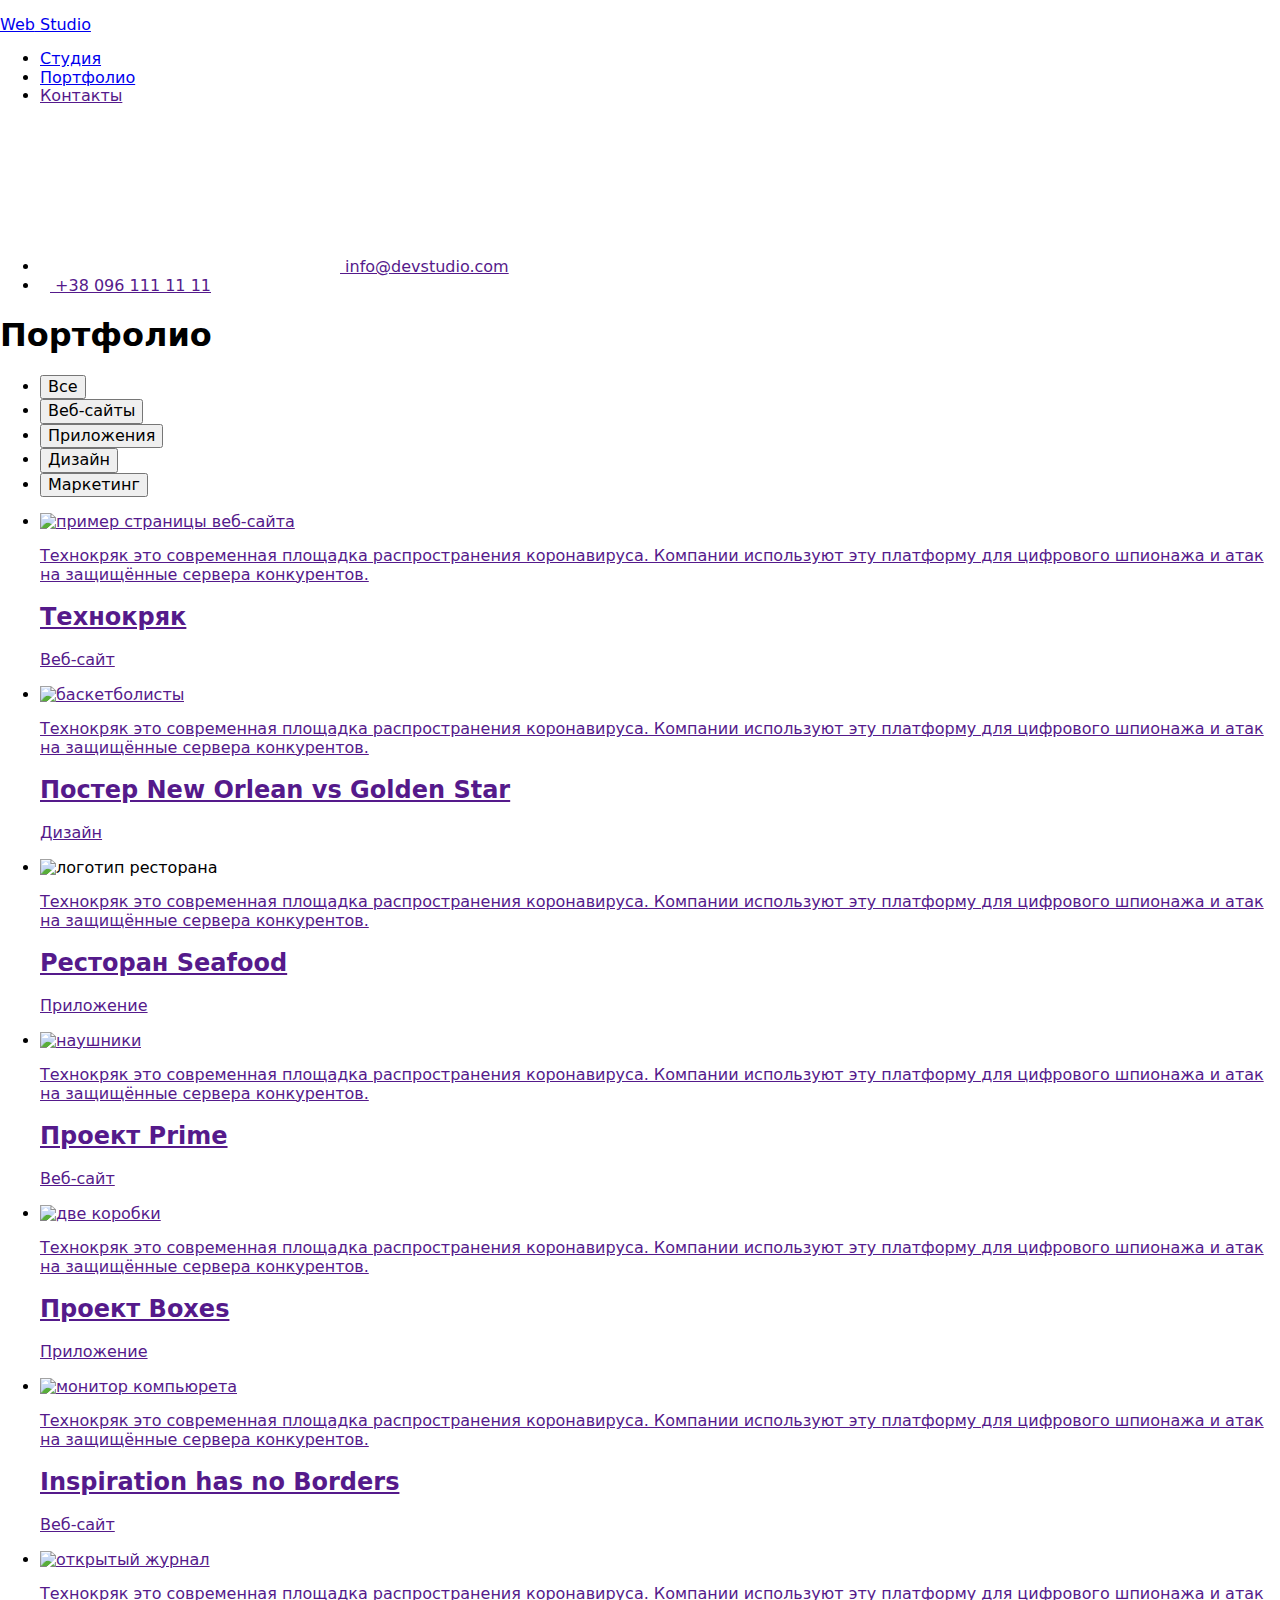
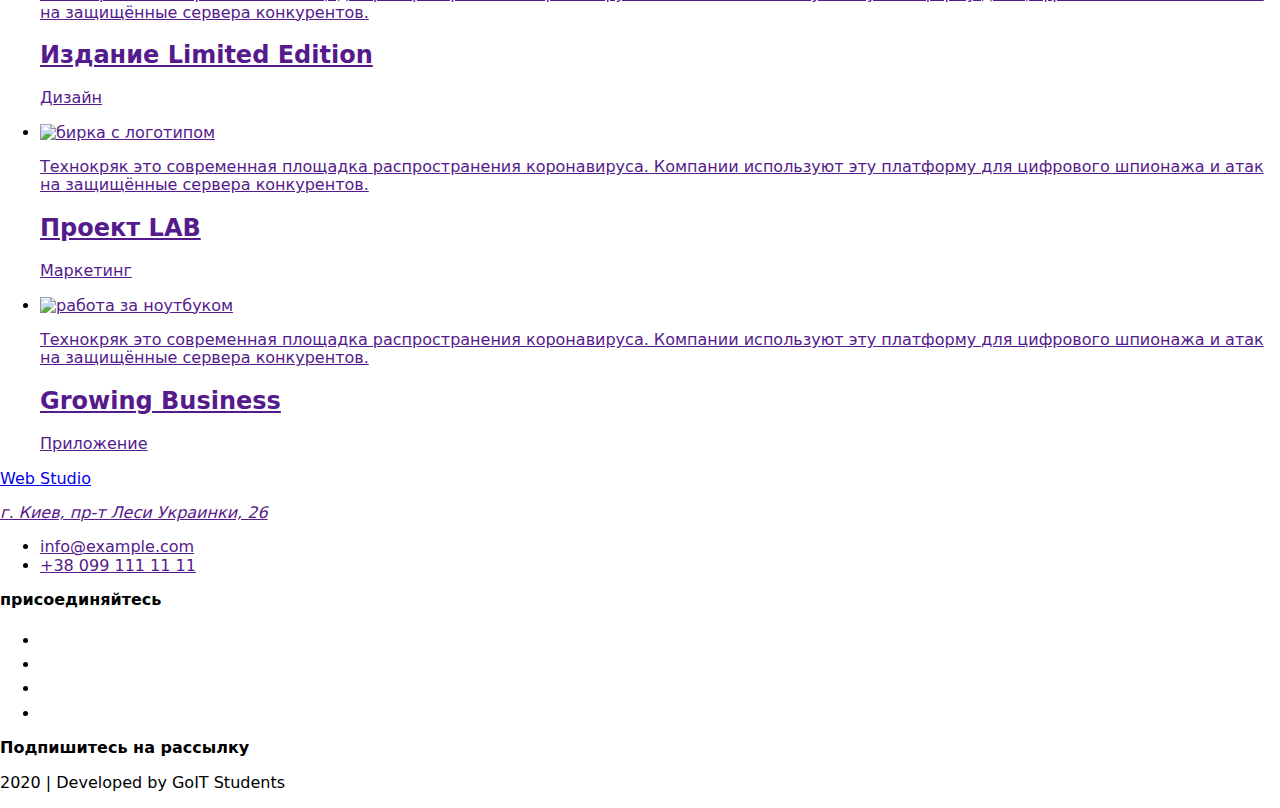
==== portfolio.html @ ef256aa3 "Добавляет файлы из четвертой ДЗ" ====
<!DOCTYPE html>
<html lang="ru">
  <head>
    <meta charset="UTF-8" />
    <meta name="viewport" content="width=device-width, initial-scale=1.0" />
    <title>Document</title>
    <link
      href="https://fonts.googleapis.com/css2?family=Raleway:wght@700&family=Roboto:wght@400;500;700;900&display=swap"
      rel="stylesheet"
    />
    <link
      rel="stylesheet"
      href="https://cdnjs.cloudflare.com/ajax/libs/modern-normalize/0.6.0/modern-normalize.min.css"
    />
    <link rel="stylesheet" href="./css/styles.css" />
  </head>

  <body>
    <!--Шапка сайта-->
    <header class="page-header">
      <div class="container main-nav">
        <nav class="nav">
          <a href="./" class="logo">
            <p class="logo-words">
              <span class="logo-accent">Web</span> Studio
            </p>
          </a>
          <ul class="site-nav list">
            <li class="item">
              <a href="./index.html" class="link">Студия</a>
            </li>
            <li class="item">
              <a href="./portfolio.html" class="link current">Портфолио</a>
            </li>
            <li class="item"><a href="" class="link">Контакты</a></li>
          </ul>
        </nav>
        <ul class="contacts">
          <li class="item">
            <a href="" class="link">
              <svg class="link-icon">
                <use href="./images/sprite.svg#icon-envelope"></use>
                <desc>электронная почта</desc>
              </svg>
              info@devstudio.com
            </a>
          </li>
          <li class="item">
            <a href="" class="link">
              <svg class="link-icon" width="10" height="14.94">
                <use href="./images/sprite.svg#icon-smartphone"></use>
                <desc>смартфон</desc>
              </svg>
              +38 096 111 11 11
            </a>
          </li>
        </ul>
      </div>
    </header>

    <main>
      <section class="works">
        <div class="container">
          <h1 class="works-title visually-hidden">Портфолио</h1>

          <!--Фильтр-->
          <ul class="button list">
            <li class="button-element">
              <button type="button" class="button primary">Все</button>
            </li>
            <li class="button-element">
              <button type="button" class="button primary">Веб-сайты</button>
            </li>
            <li class="button-element">
              <button type="button" class="button primary">Приложения</button>
            </li>
            <li class="button-element">
              <button type="button" class="button primary">Дизайн</button>
            </li>
            <li class="button-element">
              <button type="button" class="button primary">Маркетинг</button>
            </li>
          </ul>

          <!--Портфолио-->

          <ul class="work-roster list">
            <li class="item shadow">
              <a href="" class="portfolio style">
                <img
                  class="img"
                  src="./images/img-one.jpg"
                  alt="пример страницы веб-сайта"
                />
                <p class="text information">
                  Технокряк это современная площадка распространения
                  коронавируса. Компании используют эту платформу для цифрового
                  шпионажа и атак на защищённые сервера конкурентов.
                </p>
                <div class="card">
                  <h2 class="title">Технокряк</h2>
                  <p class="text">
                    Веб-сайт
                  </p>
                </div>
              </a>
            </li>
            <li class="item shadow">
              <a href="" class="portfolio style">
                <img class="img" src="./images/star.jpg" alt="баскетболисты" />
                <p class="text information">
                  Технокряк это современная площадка распространения
                  коронавируса. Компании используют эту платформу для цифрового
                  шпионажа и атак на защищённые сервера конкурентов.
                </p>
                <div class="card">
                  <h2 class="title">Постер New Orlean vs Golden Star</h2>
                  <p class="text">
                    Дизайн
                  </p>
                </div>
              </a>
            </li>
            <li class="item shadow">
              <img
                class="img"
                src="./images/seafood.jpg"
                alt="логотип ресторана"
              />
              <a href="" class="portfolio style">
                <p class="text information">
                  Технокряк это современная площадка распространения
                  коронавируса. Компании используют эту платформу для цифрового
                  шпионажа и атак на защищённые сервера конкурентов.
                </p>
                <div class="card">
                  <h2 class="title">Ресторан Seafood</h2>
                  <p class="text">
                    Приложение
                  </p>
                </div>
              </a>
            </li>
            <li class="item shadow">
              <a href="" class="portfolio style">
                <img class="img" src="./images/prime.jpg" alt="наушники" />
                <p class="text information">
                  Технокряк это современная площадка распространения
                  коронавируса. Компании используют эту платформу для цифрового
                  шпионажа и атак на защищённые сервера конкурентов.
                </p>
                <div class="card">
                  <h2 class="title">Проект Prime</h2>
                  <p class="text">
                    Веб-сайт
                  </p>
                </div>
              </a>
            </li>
            <li class="item shadow">
              <a href="" class="portfolio style">
                <img class="img" src="./images/boxes.jpg" alt="две коробки" />
                <p class="text information">
                  Технокряк это современная площадка распространения
                  коронавируса. Компании используют эту платформу для цифрового
                  шпионажа и атак на защищённые сервера конкурентов.
                </p>
                <div class="card">
                  <h2 class="title">Проект Boxes</h2>
                  <p class="text">
                    Приложение
                  </p>
                </div>
              </a>
            </li>
            <li class="item shadow">
              <a href="" class="portfolio style">
                <img
                  class="img"
                  src="./images/borders.jpg"
                  alt="монитор компьюрета"
                />
                <p class="text information">
                  Технокряк это современная площадка распространения
                  коронавируса. Компании используют эту платформу для цифрового
                  шпионажа и атак на защищённые сервера конкурентов.
                </p>
                <div class="card">
                  <h2 class="title">Inspiration has no Borders</h2>
                  <p class="text">
                    Веб-сайт
                  </p>
                </div>
              </a>
            </li>
            <li class="item shadow">
              <a href="" class="portfolio style">
                <img
                  class="img"
                  src="./images/limited-edition.jpg"
                  alt="открытый журнал"
                />
                <p class="text information">
                  Технокряк это современная площадка распространения
                  коронавируса. Компании используют эту платформу для цифрового
                  шпионажа и атак на защищённые сервера конкурентов.
                </p>
                <div class="card">
                  <h2 class="title">Издание Limited Edition</h2>
                  <p class="text">
                    Дизайн
                  </p>
                </div>
              </a>
            </li>
            <li class="item shadow">
              <a href="" class="portfolio style">
                <img
                  class="img"
                  src="./images/lab.jpg"
                  alt="бирка с логотипом"
                />
                <p class="text information">
                  Технокряк это современная площадка распространения
                  коронавируса. Компании используют эту платформу для цифрового
                  шпионажа и атак на защищённые сервера конкурентов.
                </p>
                <div class="card">
                  <h2 class="title">Проект LAB</h2>
                  <p class="text">
                    Маркетинг
                  </p>
                </div>
              </a>
            </li>
            <li class="item shadow">
              <a href="" class="portfolio style">
                <img
                  class="img"
                  src="./images/growing-business.jpg"
                  alt="работа за ноутбуком"
                />
                <p class="text information">
                  Технокряк это современная площадка распространения
                  коронавируса. Компании используют эту платформу для цифрового
                  шпионажа и атак на защищённые сервера конкурентов.
                </p>
                <div class="card">
                  <h2 class="title">Growing Business</h2>
                  <p class="text">
                    Приложение
                  </p>
                </div>
              </a>
            </li>
          </ul>
        </div>
      </section>
    </main>

    <!--Футер-->
    <footer class="footer">
      <div class="container main-footer">
        <div>
          <a href="/" class="footer-logo hover">
            <p class="footer-words"><span class="accent">Web</span> Studio</p>
          </a>

          <address class="address">
            <a href="" class="address-list"
              >г. Киев, пр-т Леси Украинки, 26 <br />
            </a>
          </address>
          <ul class="address-link">
            <li>
              <a href="" class="address-contact">info@example.com</a>
            </li>
            <li>
              <a href="" class="address-contact">+38 099 111 11 11</a>
            </li>
          </ul>
        </div>
        <div class="">
          <div class="subscription-hover">
            <b class="subscription hover">присоединяйтесь</b>
          </div>
          <ul class="list main-network">
            <li class="network">
              <a
                href=""
                class="item item-icon"
                aria-label="Ссылка на Instagram"
              >
                <svg width="20" height="20" class="icon-color">
                  <use href="./images/sprite.svg#icon-instagram-2"></use>
                  <desc>инстаграм</desc>
                </svg>
              </a>
            </li>
            <li class="network">
              <a href="" class="item item-icon" aria-label="Ссылка на Twitter">
                <svg width="20" height="20" class="icon-color">
                  <use href="./images/sprite.svg#icon-twitter-1"></use>
                  <desc>твиттер</desc>
                </svg>
              </a>
            </li>
            <li class="network">
              <a href="" class="item item-icon" aria-label="Ссылка на Facebook">
                <svg width="20" height="20" class="icon-color">
                  <use href="./images/sprite.svg#icon-facebook-1"></use>
                  <desc>фейсбук</desc>
                </svg>
              </a>
            </li>
            <li class="network">
              <a href="" class="item item-icon" aria-label="Ссылка на LinkedIn">
                <svg width="20" height="20" class="icon-color">
                  <use href="./images/sprite.svg#icon-linkedin-1"></use>
                  <desc lang="en">LinkedIn</desc>
                </svg>
              </a>
            </li>
          </ul>
        </div>
        <div class="footer-contacts">
          <b class="subscription hover">Подпишитесь на рассылку</b>
        </div>
      </div>
      <p class="developed container">2020 | Developed by GoIT Students</p>
    </footer>
  </body>
</html>
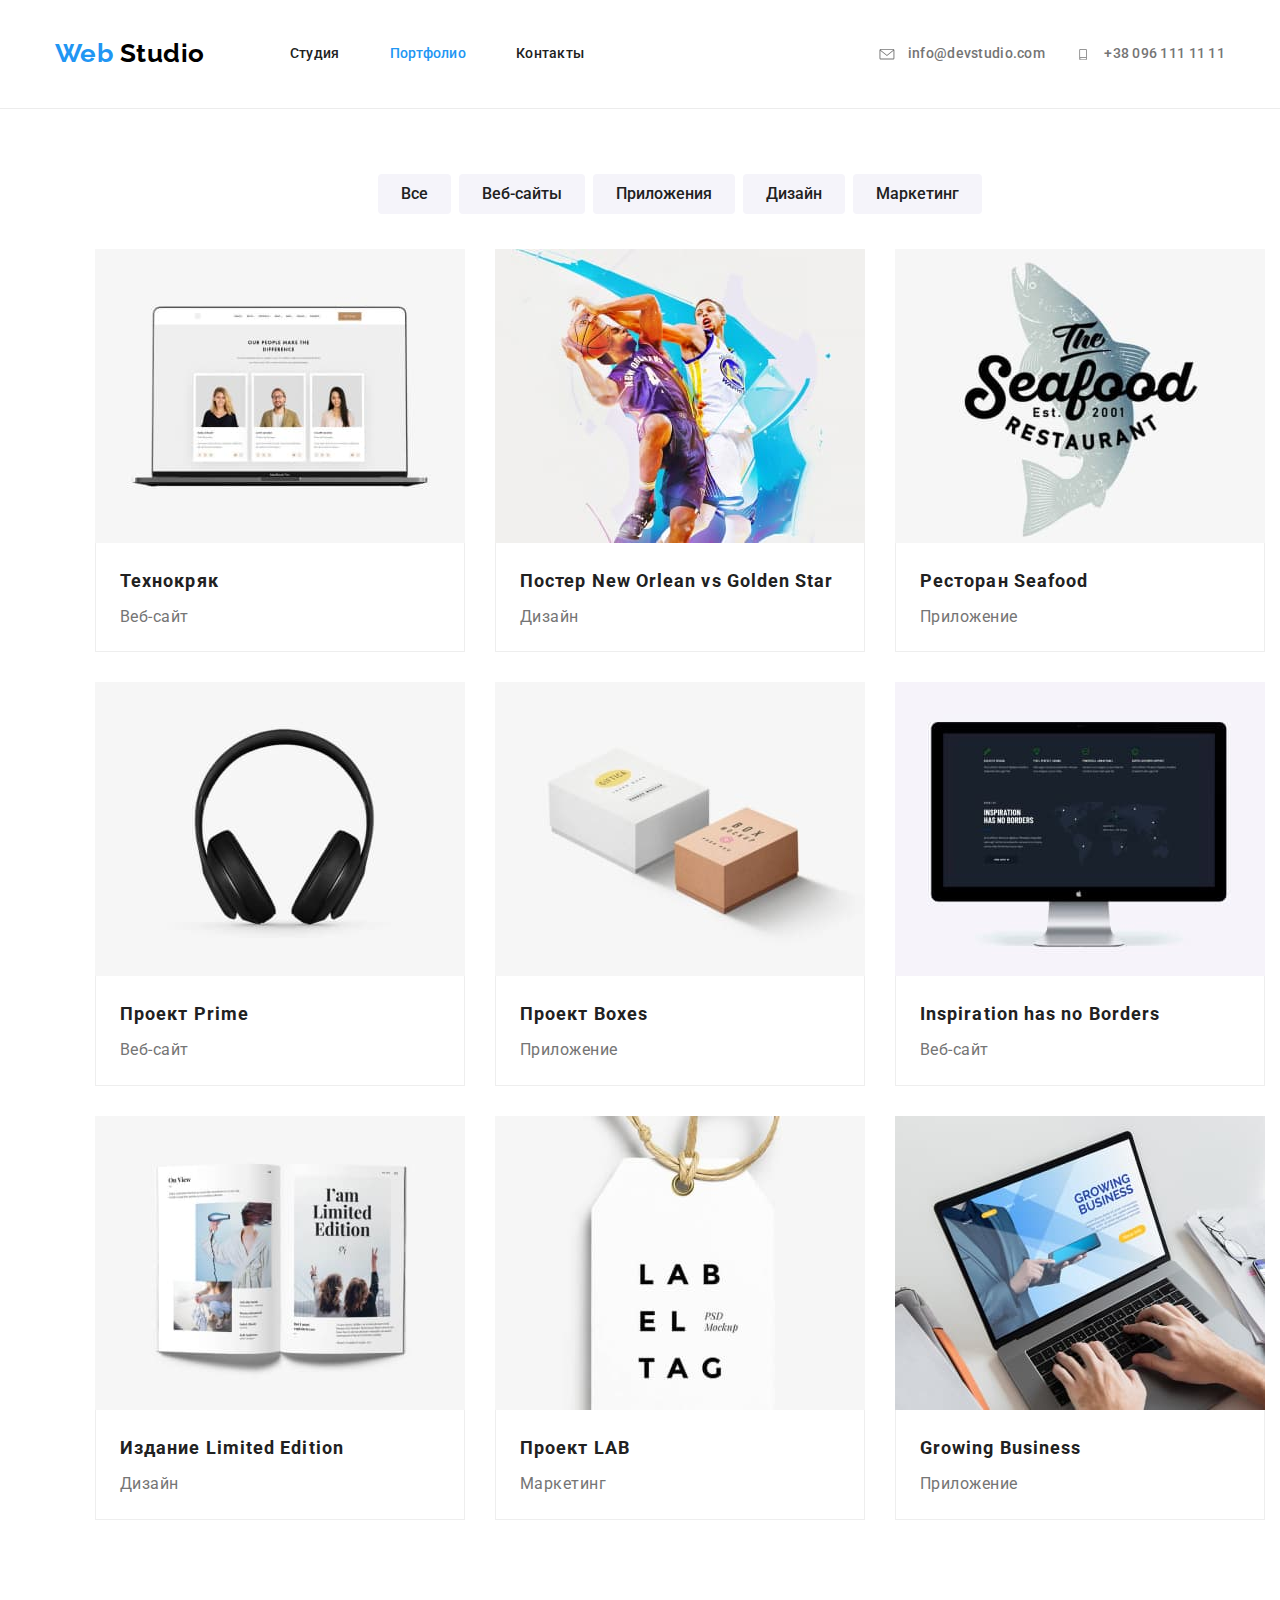
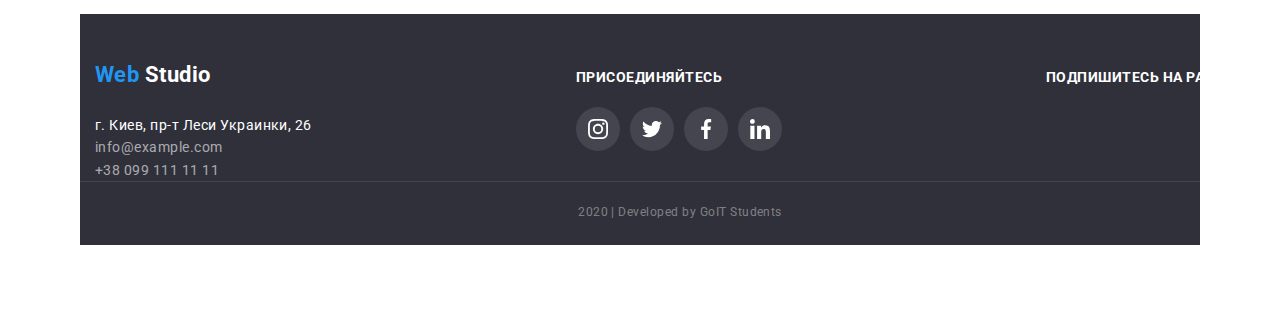
==== commit 3aa1eeb6: "Добавляет позиционирование элементам" ====
--- a/portfolio.html
+++ b/portfolio.html
@@ -87,16 +87,18 @@
           <ul class="work-roster list">
             <li class="item shadow">
               <a href="" class="portfolio style">
-                <img
-                  class="img"
-                  src="./images/img-one.jpg"
-                  alt="пример страницы веб-сайта"
-                />
-                <p class="text information">
-                  Технокряк это современная площадка распространения
-                  коронавируса. Компании используют эту платформу для цифрового
-                  шпионажа и атак на защищённые сервера конкурентов.
-                </p>
+                <div class="overlay-hover">
+                  <img
+                    class="img"
+                    src="./images/img-one.jpg"
+                    alt="пример страницы веб-сайта"
+                  />
+                  <p class="text-hover">
+                    Технокряк это современная площадка распространения
+                    коронавируса. Компании используют эту платформу для
+                    цифрового шпионажа и атак на защищённые сервера конкурентов.
+                  </p>
+                </div>
                 <div class="card">
                   <h2 class="title">Технокряк</h2>
                   <p class="text">
@@ -107,12 +109,18 @@
             </li>
             <li class="item shadow">
               <a href="" class="portfolio style">
-                <img class="img" src="./images/star.jpg" alt="баскетболисты" />
-                <p class="text information">
-                  Технокряк это современная площадка распространения
-                  коронавируса. Компании используют эту платформу для цифрового
-                  шпионажа и атак на защищённые сервера конкурентов.
-                </p>
+                <div class="overlay-hover">
+                  <img
+                    class="img"
+                    src="./images/star.jpg"
+                    alt="баскетболисты"
+                  />
+                  <p class="text-hover information">
+                    Технокряк это современная площадка распространения
+                    коронавируса. Компании используют эту платформу для
+                    цифрового шпионажа и атак на защищённые сервера конкурентов.
+                  </p>
+                </div>
                 <div class="card">
                   <h2 class="title">Постер New Orlean vs Golden Star</h2>
                   <p class="text">
@@ -122,17 +130,19 @@
               </a>
             </li>
             <li class="item shadow">
-              <img
-                class="img"
-                src="./images/seafood.jpg"
-                alt="логотип ресторана"
-              />
-              <a href="" class="portfolio style">
-                <p class="text information">
-                  Технокряк это современная площадка распространения
-                  коронавируса. Компании используют эту платформу для цифрового
-                  шпионажа и атак на защищённые сервера конкурентов.
-                </p>
+              <a href="" class="portfolio style">
+                <div class="overlay-hover">
+                  <img
+                    class="img"
+                    src="./images/seafood.jpg"
+                    alt="логотип ресторана"
+                  />
+                  <p class="text-hover information">
+                    Технокряк это современная площадка распространения
+                    коронавируса. Компании используют эту платформу для
+                    цифрового шпионажа и атак на защищённые сервера конкурентов.
+                  </p>
+                </div>
                 <div class="card">
                   <h2 class="title">Ресторан Seafood</h2>
                   <p class="text">
@@ -143,12 +153,14 @@
             </li>
             <li class="item shadow">
               <a href="" class="portfolio style">
-                <img class="img" src="./images/prime.jpg" alt="наушники" />
-                <p class="text information">
-                  Технокряк это современная площадка распространения
-                  коронавируса. Компании используют эту платформу для цифрового
-                  шпионажа и атак на защищённые сервера конкурентов.
-                </p>
+                <div class="overlay-hover">
+                  <img class="img" src="./images/prime.jpg" alt="наушники" />
+                  <p class="text-hover information">
+                    Технокряк это современная площадка распространения
+                    коронавируса. Компании используют эту платформу для
+                    цифрового шпионажа и атак на защищённые сервера конкурентов.
+                  </p>
+                </div>
                 <div class="card">
                   <h2 class="title">Проект Prime</h2>
                   <p class="text">
@@ -159,12 +171,14 @@
             </li>
             <li class="item shadow">
               <a href="" class="portfolio style">
-                <img class="img" src="./images/boxes.jpg" alt="две коробки" />
-                <p class="text information">
-                  Технокряк это современная площадка распространения
-                  коронавируса. Компании используют эту платформу для цифрового
-                  шпионажа и атак на защищённые сервера конкурентов.
-                </p>
+                <div class="overlay-hover">
+                  <img class="img" src="./images/boxes.jpg" alt="две коробки" />
+                  <p class="text-hover information">
+                    Технокряк это современная площадка распространения
+                    коронавируса. Компании используют эту платформу для
+                    цифрового шпионажа и атак на защищённые сервера конкурентов.
+                  </p>
+                </div>
                 <div class="card">
                   <h2 class="title">Проект Boxes</h2>
                   <p class="text">
@@ -175,16 +189,18 @@
             </li>
             <li class="item shadow">
               <a href="" class="portfolio style">
-                <img
-                  class="img"
-                  src="./images/borders.jpg"
-                  alt="монитор компьюрета"
-                />
-                <p class="text information">
-                  Технокряк это современная площадка распространения
-                  коронавируса. Компании используют эту платформу для цифрового
-                  шпионажа и атак на защищённые сервера конкурентов.
-                </p>
+                <div class="overlay-hover">
+                  <img
+                    class="img"
+                    src="./images/borders.jpg"
+                    alt="монитор компьюрета"
+                  />
+                  <p class="text-hover information">
+                    Технокряк это современная площадка распространения
+                    коронавируса. Компании используют эту платформу для
+                    цифрового шпионажа и атак на защищённые сервера конкурентов.
+                  </p>
+                </div>
                 <div class="card">
                   <h2 class="title">Inspiration has no Borders</h2>
                   <p class="text">
@@ -195,16 +211,18 @@
             </li>
             <li class="item shadow">
               <a href="" class="portfolio style">
-                <img
-                  class="img"
-                  src="./images/limited-edition.jpg"
-                  alt="открытый журнал"
-                />
-                <p class="text information">
-                  Технокряк это современная площадка распространения
-                  коронавируса. Компании используют эту платформу для цифрового
-                  шпионажа и атак на защищённые сервера конкурентов.
-                </p>
+                <div class="overlay-hover">
+                  <img
+                    class="img"
+                    src="./images/limited-edition.jpg"
+                    alt="открытый журнал"
+                  />
+                  <p class="text-hover information">
+                    Технокряк это современная площадка распространения
+                    коронавируса. Компании используют эту платформу для
+                    цифрового шпионажа и атак на защищённые сервера конкурентов.
+                  </p>
+                </div>
                 <div class="card">
                   <h2 class="title">Издание Limited Edition</h2>
                   <p class="text">
@@ -215,16 +233,18 @@
             </li>
             <li class="item shadow">
               <a href="" class="portfolio style">
-                <img
-                  class="img"
-                  src="./images/lab.jpg"
-                  alt="бирка с логотипом"
-                />
-                <p class="text information">
-                  Технокряк это современная площадка распространения
-                  коронавируса. Компании используют эту платформу для цифрового
-                  шпионажа и атак на защищённые сервера конкурентов.
-                </p>
+                <div class="overlay-hover">
+                  <img
+                    class="img"
+                    src="./images/lab.jpg"
+                    alt="бирка с логотипом"
+                  />
+                  <p class="text-hover information">
+                    Технокряк это современная площадка распространения
+                    коронавируса. Компании используют эту платформу для
+                    цифрового шпионажа и атак на защищённые сервера конкурентов.
+                  </p>
+                </div>
                 <div class="card">
                   <h2 class="title">Проект LAB</h2>
                   <p class="text">
@@ -235,16 +255,18 @@
             </li>
             <li class="item shadow">
               <a href="" class="portfolio style">
-                <img
-                  class="img"
-                  src="./images/growing-business.jpg"
-                  alt="работа за ноутбуком"
-                />
-                <p class="text information">
-                  Технокряк это современная площадка распространения
-                  коронавируса. Компании используют эту платформу для цифрового
-                  шпионажа и атак на защищённые сервера конкурентов.
-                </p>
+                <div class="overlay-hover">
+                  <img
+                    class="img"
+                    src="./images/growing-business.jpg"
+                    alt="работа за ноутбуком"
+                  />
+                  <p class="text-hover information">
+                    Технокряк это современная площадка распространения
+                    коронавируса. Компании используют эту платформу для
+                    цифрового шпионажа и атак на защищённые сервера конкурентов.
+                  </p>
+                </div>
                 <div class="card">
                   <h2 class="title">Growing Business</h2>
                   <p class="text">
--- a/css/styles.css
+++ b/css/styles.css
@@ -0,0 +1,667 @@
+/* Цвет основного текста #212121 */
+/* Цвет вторичного текста #757575 */
+/* Белый цвет #ffffff */
+/* Акцент #2196F3 */
+/* Цвет logo studio #000000 */
+/* Цвет web studio #2196F3 */
+
+:root {
+  --primary-text-color: #757575;
+  --title-text-color: #212121;
+  --accent-color: #2196f3;
+  --primary-white-color: #ffffff;
+  --button-bg-color: #f5f4fa;
+  --footer-bg-color: #2f303a;
+}
+
+.list {
+  display: flex;
+  padding: 0;
+  margin: 0;
+  list-style: none;
+}
+.visually-hidden {
+  position: absolute;
+  width: 1px;
+  height: 1px;
+  margin: -1px;
+  border: 0px;
+  padding: 0px;
+  clip: rect(0 0 0 0);
+  overflow: hidden;
+}
+
+.img {
+  display: block;
+  max-width: 100%;
+  height: auto;
+}
+.img-list {
+  display: block;
+  width: 370px;
+  height: auto;
+}
+.img-team {
+  display: block;
+  width: 270px;
+  height: auto;
+}
+.element {
+  width: 370px;
+}
+.shadow-box {
+  box-shadow: 0px 2px 1px rgba(0, 0, 0, 0.2), 0px 1px 1px rgba(0, 0, 0, 0.14),
+    0px 1px 3px rgba(0, 0, 0, 0.12);
+}
+.shadow:hover {
+  box-shadow: 0px 2px 1px rgba(0, 0, 0, 0.2), 0px 1px 1px rgba(0, 0, 0, 0.14),
+    0px 1px 3px rgba(0, 0, 0, 0.12);
+}
+body {
+  color: var(--primary-text-color);
+  background-color: var(--primary-white-color);
+  font-family: Roboto, sans-serif;
+  letter-spacing: 0.03em;
+  padding: 80px;
+}
+
+.page-header {
+  position: fixed;
+  width: 100%;
+  top: 0;
+  left: 0;
+  background-color: var(--primary-white-color);
+  border-bottom: 1px solid #ececec;
+}
+/* main-nav */
+.main-nav {
+  display: flex;
+  align-items: center;
+}
+/* nav */
+.nav {
+  display: flex;
+}
+
+.logo {
+  display: block;
+  padding-top: 24px;
+  padding-bottom: 25px;
+  margin-top: 0px;
+  margin-bottom: 0px;
+
+  color: #000000;
+
+  font-family: Raleway, sans-serif;
+  font-weight: 700;
+  font-size: 26px;
+  line-height: 1.18;
+  text-decoration: none;
+}
+.logo-accent {
+  color: var(--accent-color);
+}
+.logo:hover,
+.logo:focus {
+  color: var(--accent-color);
+}
+.logo-words,
+.footer-words {
+  margin-top: 0px;
+  margin-bottom: 0px;
+}
+.contacts {
+  display: flex;
+  padding: 0;
+  list-style: none;
+  margin-left: auto;
+
+  font-weight: 500;
+  font-size: 14px;
+  line-height: 1.14;
+}
+.contacts .item + .item {
+  margin-left: 30px;
+}
+.contacts .link {
+  display: block;
+  padding-top: 32px;
+  padding-bottom: 32px;
+
+  color: var(--primary-text-color);
+  letter-spacing: 0.02em;
+  text-decoration: none;
+}
+.contacts .link:hover,
+.contacts .link:focus {
+  color: var(--accent-color);
+}
+.link .link-icon {
+  fill: currentColor;
+  margin-right: 10px;
+  vertical-align: middle;
+}
+.link-icon {
+  width: 16px;
+  height: 11.2px;
+}
+
+.link:hover .link-icon {
+  fill: var(--accent-color);
+}
+
+/* site-nav */
+
+.nav .site-nav {
+  padding-left: 85px;
+}
+
+.site-nav {
+  display: flex;
+
+  font-weight: 500;
+  font-size: 14px;
+  line-height: 1.14;
+  text-decoration: none;
+}
+.site-nav .item + .item {
+  margin-left: 50px;
+}
+.site-nav .link {
+  display: block;
+  padding-top: 32px;
+  padding-bottom: 32px;
+
+  color: var(--title-text-color);
+
+  letter-spacing: 0.02em;
+  text-decoration: none;
+}
+.site-nav .link:hover,
+.site-nav .link:focus {
+  color: var(--accent-color);
+}
+.site-nav .link.current {
+  color: var(--accent-color);
+}
+
+/* hero */
+
+.hero {
+  text-align: center;
+}
+.overlay {
+  margin-left: auto;
+  margin-right: auto;
+  height: 600px;
+  max-width: 1600px;
+  background-color: #2f303a;
+  background-image: linear-gradient(
+      to right,
+      rgba(47, 48, 58, 0.8),
+      rgba(47, 48, 58, 0.8)
+    ),
+    url(../images/header.jpg);
+  background-size: cover;
+  background-position: center;
+  background-repeat: no-repeat;
+}
+.hero-container {
+  padding-top: 200px;
+  padding-bottom: 200px;
+}
+.hero-title {
+  margin-top: 0px;
+  margin-bottom: 40px;
+
+  color: var(--primary-white-color);
+
+  letter-spacing: 0.06em;
+  font-weight: 900;
+  font-size: 44px;
+  line-height: 1.36;
+}
+/* section */
+
+.section {
+  padding-top: 94px;
+  padding-bottom: 94px;
+}
+.section.one {
+  padding-top: 94px;
+}
+.no-padding {
+  padding-top: 0px;
+  padding-bottom: 0px;
+}
+.section-title {
+  margin-top: 0px;
+  margin-bottom: 50px;
+
+  color: var(--title-text-color);
+
+  font-weight: 700;
+  font-size: 36px;
+  line-height: 1.16;
+  text-align: center;
+}
+
+/* feature */
+
+.feature-list {
+  display: flex;
+}
+
+.feature-list .text {
+  margin-top: 0px;
+  margin-bottom: 0px;
+}
+
+.feature-list .title,
+.team-list .title {
+  margin-top: 0px;
+  margin-bottom: 10px;
+}
+
+.feature-list .title {
+  color: var(--title-text-color);
+  font-weight: 700;
+  font-size: 14px;
+  line-height: 1.14;
+  text-transform: uppercase;
+}
+.feature-list .element + .element {
+  margin-left: 30px;
+}
+.text {
+  font-size: 14px;
+  line-height: 1.7;
+  font-family: Roboto;
+  font-weight: 400;
+  letter-spacing: 0.03em;
+
+  color: #757575;
+}
+.title {
+}
+.advantages {
+  display: flex;
+  margin-bottom: 30px;
+  justify-content: center;
+  align-items: center;
+  width: 270px;
+  height: 120px;
+  background: #f5f4fa;
+  border-radius: 4px;
+}
+.information {
+  padding-top: 30 px;
+}
+
+.work-list,
+.team-list {
+  display: flex;
+}
+.work-list .element,
+.team-list .element + .element {
+  margin-left: 30px;
+}
+.work-list .title {
+  margin-top: 0px;
+  margin-bottom: 0px;
+
+  background: rgba(47, 48, 58, 0.8);
+  color: var(--primary-white-color);
+
+  font-weight: 700;
+  font-size: 14px;
+  line-height: 1.14;
+  text-align: center;
+  text-transform: uppercase;
+}
+.activity {
+  position: relative;
+}
+.working {
+  position: absolute;
+  bottom: 0;
+  width: 100%;
+  padding: 27px 0px 27px 0px;
+}
+
+/* Exampls */
+
+.customers-title {
+  text-decoration: none;
+}
+/* .examples:hover {
+  color: var(--accent-color);
+} */
+.customers .examples {
+  display: flex;
+  justify-content: center;
+  align-items: center;
+  width: 170px;
+  height: 90px;
+}
+.examples-icon {
+  display: flex;
+  justify-content: center;
+  align-items: center;
+  width: 170px;
+  height: 90px;
+  border: 1px solid #afb1b8;
+  border-radius: 4px;
+}
+
+.examples-icon:hover,
+.examples-icon:focus {
+  border: 1px solid var(--accent-color);
+}
+.examples-icon:hover .icon,
+.examples-icon:focus .icon {
+  fill: var(--accent-color);
+}
+.icon {
+  fill: #afb1b8;
+}
+.customers .examples + .examples {
+  margin-left: 30px;
+}
+
+/* Team */
+.team {
+  background: #f5f4fa;
+}
+.profile {
+  padding: 30px 32px 24px 32px;
+  background: #ffffff;
+}
+.main-network {
+  display: flex;
+  align-items: center;
+  justify-content: center;
+}
+.main-network .network + .network {
+  margin-left: 10px;
+}
+.network-link {
+  display: flex;
+  align-items: center;
+  justify-content: center;
+  width: 44px;
+  height: 44px;
+  border-radius: 50%;
+  background-color: var(--primary-white-color);
+}
+.network-link:hover {
+  background-color: var(--accent-color);
+}
+.network-link:hover .icon {
+  fill: var(--primary-white-color);
+}
+.team-list .title {
+  color: var(--title-text-color);
+  font-weight: 500;
+  font-size: 16px;
+  line-height: 1.18;
+  text-align: center;
+}
+.position {
+  margin-top: 0px;
+  margin-bottom: 16px;
+  text-align: center;
+}
+.list .network + .network {
+  margin-left: 10px;
+}
+
+/* Footer */
+
+.main-footer {
+  padding-top: 48px;
+  display: flex;
+  align-items: baseline;
+  justify-content: space-between;
+}
+
+.footer {
+  background-color: var(--footer-bg-color);
+}
+.footer-contacts {
+  display: flex;
+}
+.footer-logo {
+  margin-bottom: 10px;
+  margin-right: 171px;
+  color: var(--primary-white-color);
+  font-weight: 700;
+  font-size: 22px;
+  line-height: 1.18;
+  text-decoration: none;
+}
+.footer-logo .accent {
+  color: var(--accent-color);
+}
+.address .address-list {
+  color: var(--primary-white-color);
+  font-style: normal;
+  font-weight: 400;
+  font-size: 14px;
+  line-height: 1.6;
+  text-decoration: none;
+}
+.address-link {
+  list-style: none;
+  margin-top: 0px;
+  margin-bottom: 0px;
+  padding-left: 0;
+}
+.address-contact {
+  color: rgba(255, 255, 255, 0.6);
+  font-weight: 400;
+  font-size: 14px;
+  line-height: 1.6;
+  text-decoration: none;
+}
+
+.subscription-hover,
+.footer-contacts {
+  margin-bottom: 21px;
+}
+.subscription {
+  color: var(--primary-white-color);
+  font-weight: 700;
+  font-size: 14px;
+  line-height: 1.14;
+  text-transform: uppercase;
+}
+
+.list .item {
+  text-decoration: none;
+}
+.item-icon {
+  display: flex;
+  align-items: center;
+  justify-content: center;
+  background: rgba(255, 255, 255, 0.1);
+  border-radius: 50%;
+  width: 44px;
+  height: 44px;
+  cursor: pointer;
+}
+.item-icon:hover {
+  background-color: var(--accent-color);
+}
+.icon-color {
+  fill: var(--primary-white-color);
+}
+.developed {
+  margin-top: 0px;
+  margin-bottom: 0px;
+  padding-top: 18px;
+  padding-bottom: 21px;
+
+  color: rgba(255, 255, 255, 0.4);
+
+  font-weight: 400;
+  font-size: 12px;
+  line-height: 2;
+  text-align: center;
+  border-top: 1px solid rgba(255, 255, 255, 0.1);
+}
+
+/* Portfolio */
+
+.portfolio {
+  display: block;
+  text-decoration: none;
+}
+.works {
+  padding-top: 93px;
+  padding-bottom: 94px;
+}
+.works-title {
+  margin-top: 0px;
+  margin-bottom: 0px;
+}
+.work-roster {
+  flex-wrap: wrap;
+}
+.work-roster .item {
+  width: 370px;
+}
+
+.card {
+  padding: 20px 24px;
+  border-right: 1px solid #eeeeee;
+  border-left: 1px solid #eeeeee;
+  border-bottom: 1px solid #eeeeee;
+
+  background: #ffffff;
+}
+
+.work-roster .item:not(:nth-child(3n)) {
+  margin-right: 30px;
+}
+.work-roster .item:not(:nth-last-child(-n + 3)) {
+  margin-bottom: 30px;
+}
+.work-roster .title {
+  padding-bottom: 4px;
+  margin-top: 0px;
+  margin-bottom: 0px;
+
+  color: var(--title-text-color);
+
+  letter-spacing: 0.06em;
+  font-weight: 700;
+  font-size: 18px;
+  line-height: 2;
+}
+
+.work-roster .text {
+  margin-top: 0px;
+  margin-bottom: 0px;
+
+  color: var(--primary-text-color);
+  font-weight: 400;
+  font-size: 16px;
+  line-height: 1.8;
+}
+.overlay-hover::before {
+  display: block;
+  position: absolute;
+  content: '';
+  width: 100%;
+  height: 100%;
+  opacity: 0;
+  background-color: rgba(33, 150, 243, 0.9);
+}
+.overlay-hover:hover::before {
+  opacity: 1;
+}
+.overlay-hover {
+  position: relative;
+  overflow: hidden;
+}
+.portfolio:hover .text-hover,
+.portfolio:focus .text-hover {
+  transform: translateY(0);
+  opacity: 1;
+}
+
+.text-hover {
+  position: absolute;
+  top: 50%;
+  left: 50%;
+  height: 100%;
+  width: 100%;
+  margin: 0px;
+  padding: 63px 24px;
+  opacity: 0;
+  transform: translate(-50%, -50%);
+  font-family: Roboto;
+  font-weight: 400;
+  font-size: 18px;
+  line-height: 1.55;
+  letter-spacing: 0.03em;
+  color: var(--primary-white-color);
+}
+
+/* information temporarily hidden */
+
+/* Button */
+
+.button {
+  display: flex;
+  justify-content: center;
+  padding-bottom: 34px;
+  border: 1px solid transparent;
+
+  color: var(--title-text-color);
+  background-color: var(--primary-white-color);
+
+  font-family: inherit;
+  font-weight: 500;
+  font-size: 16px;
+  line-height: 1.6;
+  text-decoration: none;
+  text-align: center;
+}
+.button .button-element + .button-element {
+  margin-left: 8px;
+}
+.button.primary {
+  padding: 6px 22px;
+  border-radius: 4px;
+  min-width: 73px;
+
+  color: var(--title-text-color);
+  background-color: var(--button-bg-color);
+}
+.button.primary:hover,
+.button.primary:focus {
+  color: var(--primary-white-color);
+  background-color: var(--accent-color);
+}
+.button.secondary {
+  display: inline-block;
+  border-radius: 4px;
+  padding: 10px 32px;
+  min-width: 200px;
+
+  color: var(--primary-white-color);
+  background-color: var(--accent-color);
+
+  letter-spacing: 0.06em;
+  font-weight: 700;
+  font-size: 16px;
+  line-height: 1.88;
+}
+.container {
+  width: 1200px;
+  padding-left: 15px;
+  padding-right: 15px;
+  margin: 0 auto;
+}
